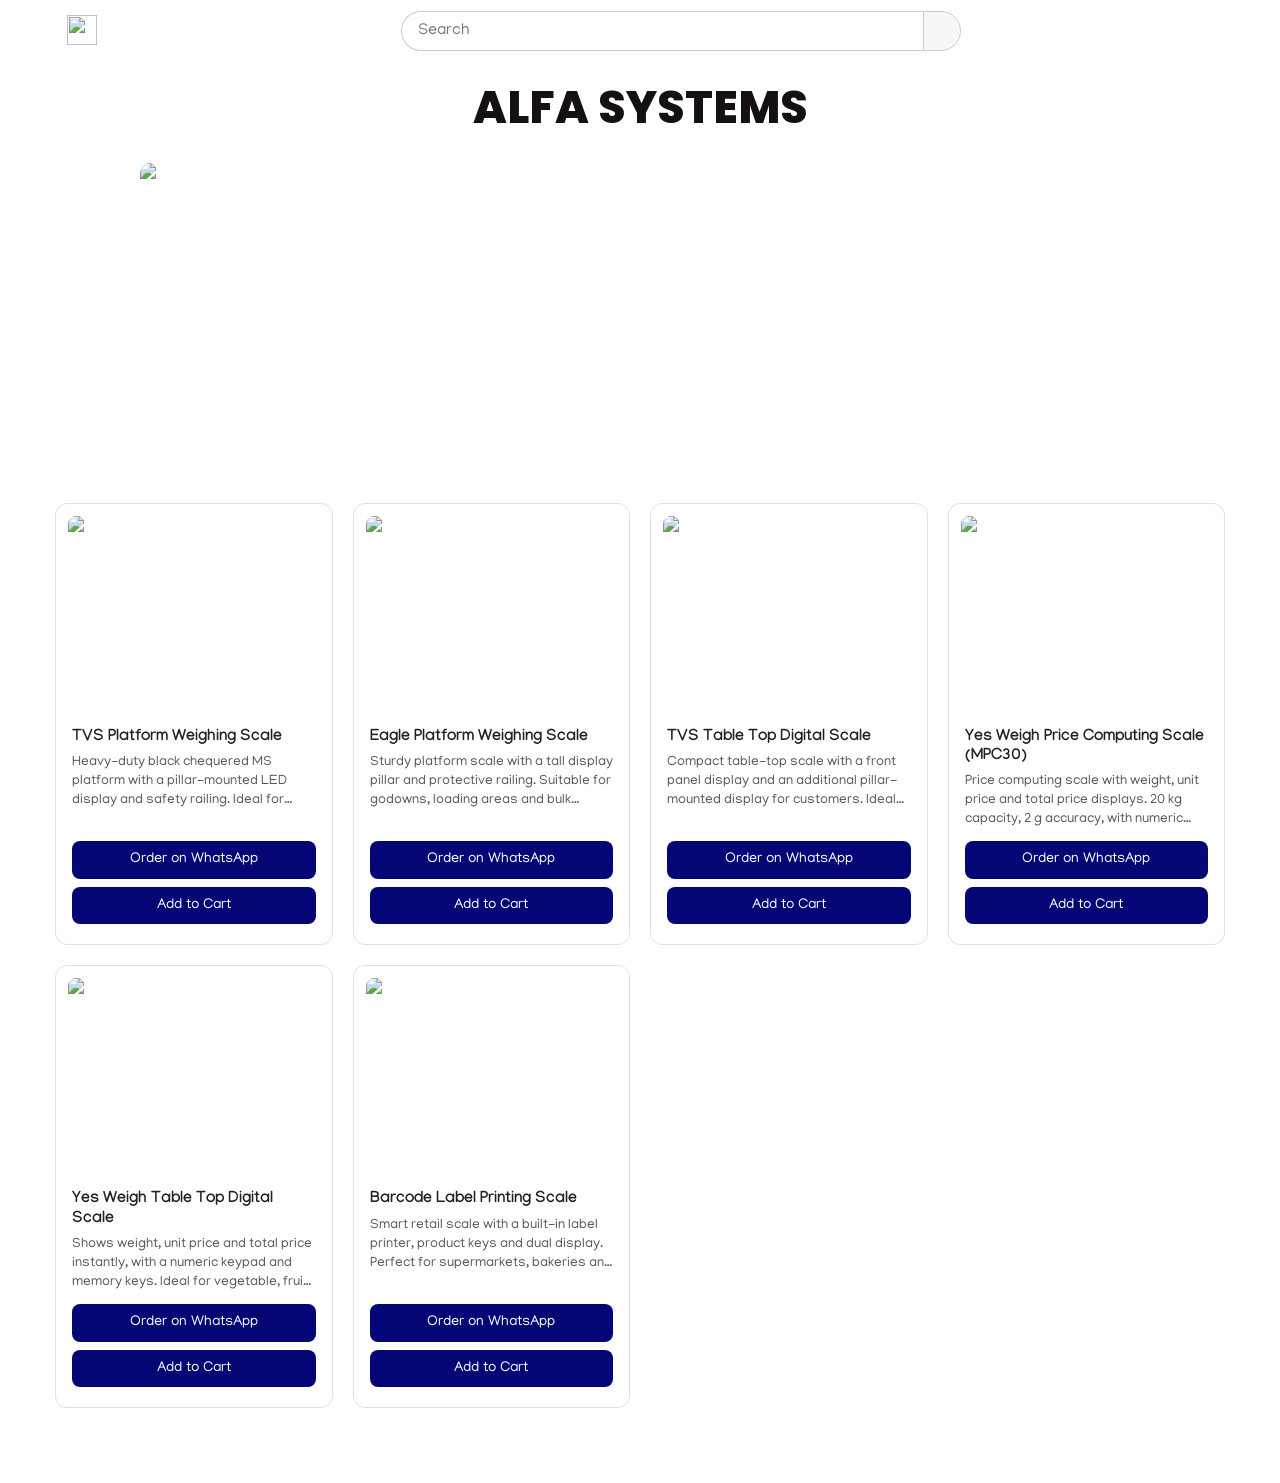
==== index.html @ a368f90a "Add alfa site" ====
<!DOCTYPE html>
<html lang="en">
  <head>
    <meta charset="UTF-8" />
    <meta name="viewport" content="width=device-width, initial-scale=1.0" />
    <title>ALFA SYSTEMS</title>
    <link rel="stylesheet" href="https://stackpath.bootstrapcdn.com/bootstrap/4.5.2/css/bootstrap.min.css" integrity="sha384-JcKb8q3iqJ61gNV9KGb8thSsNjpSL0n8PARn9HuZOnIxN0hoP+VmmDGMN5t9UJ0Z" crossorigin="anonymous" />
    <script src="https://code.jquery.com/jquery-3.5.1.slim.min.js" integrity="sha384-DfXdz2htPH0lsSSs5nCTpuj/zy4C+OGpamoFVy38MVBnE+IbbVYUew+OrCXaRkfj" crossorigin="anonymous"></script>
    <script src="https://cdn.jsdelivr.net/npm/popper.js@1.16.1/dist/umd/popper.min.js" integrity="sha384-9/reFTGAW83EW2RDu2S0VKaIzap3H66lZH81PoYlFhbGU+6BZp6G7niu735Sk7lN" crossorigin="anonymous"></script>
    <script src="https://stackpath.bootstrapcdn.com/bootstrap/4.5.2/js/bootstrap.min.js" integrity="sha384-B4gt1jrGC7Jh4AgTPSdUtOBvfO8shuf57BaghqFfPlYxofvL8/KUEfYiJOMMV+rV" crossorigin="anonymous"></script>
    <script src="https://kit.fontawesome.com/ccc999b0a6.js" crossorigin="anonymous"></script>

    <link rel="stylesheet" href="alfa.css" />
    <link rel="stylesheet" href="pages.css" />
    <link rel="preconnect" href="https://fonts.googleapis.com" />
    <link rel="preconnect" href="https://fonts.gstatic.com" crossorigin />
    <link href="https://fonts.googleapis.com/css2?family=Manjari:wght@400;700&family=Poppins:wght@800&display=swap" rel="stylesheet" />
  </head>

  <body>
    <div class="main-content">

      <div class="background-text-col">

        <nav class="navbar navbar-green">
          <div class="menu-btn" id="menuBtn"><i class="fa-solid fa-bars"></i></div>
          <a class="navbar-brand" href="index.html">
            <img src="https://res.cloudinary.com/ddng8ksv6/image/upload/v1791894089/image-removebg-preview_mbsics.png" width="30" height="30" alt="" />
          </a>
          <div class="yt-search">
            <input class="search" type="search" placeholder="Search" />
            <button class="search-icon" type="button"><i class="fa-solid fa-magnifying-glass"></i></button>
          </div>
          <a href="cart.html" class="cart-link" aria-label="Cart">
            <i class="fa-solid fa-cart-shopping"></i>
            <span class="cart-count" id="cartCount" hidden>0</span>
          </a>
        </nav>

        <h1 class="head-home-alfa">ALFA SYSTEMS</h1>

        <div id="carouselExampleIndicators" class="carousel slide" data-ride="carousel">
          <ol class="carousel-indicators">
            <li data-target="#carouselExampleIndicators" data-slide-to="0" class="active"></li>
            <li data-target="#carouselExampleIndicators" data-slide-to="1"></li>
            <li data-target="#carouselExampleIndicators" data-slide-to="2"></li>
          </ol>

          <div class="carousel-inner">
            <div class="carousel-item active">
              <img src="https://res.cloudinary.com/ddng8ksv6/image/upload/v1784973701/slide-1-industrial_vstxin.png" class="d-block w-100" alt="Industrial" />
            </div>
            <div class="carousel-item">
              <img src="https://res.cloudinary.com/ddng8ksv6/image/upload/v1784973791/slide-2-retail_t9b2ve.png" class="d-block w-100" alt="Retail" />
            </div>
            <div class="carousel-item">
              <img src="https://res.cloudinary.com/ddng8ksv6/image/upload/v1784973811/slide-3-service_a32sgs.png" class="d-block w-100" alt="Service" />
            </div>
          </div>

          <a class="carousel-control-prev" href="#carouselExampleIndicators" role="button" data-slide="prev">
            <span class="carousel-control-prev-icon" aria-hidden="true"></span>
            <span class="sr-only">Previous</span>
          </a>
          <a class="carousel-control-next" href="#carouselExampleIndicators" role="button" data-slide="next">
            <span class="carousel-control-next-icon" aria-hidden="true"></span>
            <span class="sr-only">Next</span>
          </a>
        </div>

        <div class="alfa-card-home-container" id="products">

          <div class="alfa-card-home">
            <img src="https://res.cloudinary.com/ddng8ksv6/image/upload/v1790432554/IMG-20260923-WA0085_b2iphg.jpg" class="card-img-top" alt="TVS Platform Weighing Scale" />
            <div class="card-body">
              <h5 class="card-title">TVS Platform Weighing Scale</h5>
              <p class="card-text">Heavy-duty black chequered MS platform with a pillar-mounted LED display and safety railing. Ideal for godowns, shops and loading areas.</p>
              <button class="btn btn-primary" onclick="orderNow(this)">Order on WhatsApp</button>
              <button class="btn btn-primary" onclick="addToCart(this)">Add to Cart</button>
            </div>
          </div>

          <div class="alfa-card-home">
            <img src="https://res.cloudinary.com/ddng8ksv6/image/upload/v1790432551/IMG-20260226-WA0099_gcc6st.jpg" class="card-img-top" alt="Eagle Platform Weighing Scale" />
            <div class="card-body">
              <h5 class="card-title">Eagle Platform Weighing Scale</h5>
              <p class="card-text">Sturdy platform scale with a tall display pillar and protective railing. Suitable for godowns, loading areas and bulk weighing.</p>
              <button class="btn btn-primary" onclick="orderNow(this)">Order on WhatsApp</button>
              <button class="btn btn-primary" onclick="addToCart(this)">Add to Cart</button>
            </div>
          </div>

          <div class="alfa-card-home">
            <img src="https://res.cloudinary.com/ddng8ksv6/image/upload/v1790432553/IMG-20260923-WA0084_wez71w.jpg" class="card-img-top" alt="TVS Table Top Digital Scale" />
            <div class="card-body">
              <h5 class="card-title">TVS Table Top Digital Scale</h5>
              <p class="card-text">Compact table-top scale with a front panel display and an additional pillar-mounted display for customers. Ideal for shops, bakeries and counters.</p>
              <button class="btn btn-primary" onclick="orderNow(this)">Order on WhatsApp</button>
              <button class="btn btn-primary" onclick="addToCart(this)">Add to Cart</button>
            </div>
          </div>

          <div class="alfa-card-home">
            <img src="https://res.cloudinary.com/ddng8ksv6/image/upload/v1790432537/IMG-20260923-WA0118_kw4auk.jpg" class="card-img-top" alt="Yes Weigh Price Computing Scale (MPC30)" />
            <div class="card-body">
              <h5 class="card-title">Yes Weigh Price Computing Scale (MPC30)</h5>
              <p class="card-text">Price computing scale with weight, unit price and total price displays. 20 kg capacity, 2 g accuracy, with numeric keypad, tare and memory keys. Ideal for vegetable, fruit and grocery shops.</p>
              <button class="btn btn-primary" onclick="orderNow(this)">Order on WhatsApp</button>
              <button class="btn btn-primary" onclick="addToCart(this)">Add to Cart</button>
            </div>
          </div>

          <div class="alfa-card-home">
            <img src="https://res.cloudinary.com/ddng8ksv6/image/upload/v1790432545/IMG-20260923-WA0107_domxma.jpg" class="card-img-top" alt="Yes Weigh Table Top Digital Scale" />
            <div class="card-body">
              <h5 class="card-title">Yes Weigh Table Top Digital Scale</h5>
              <p class="card-text">Shows weight, unit price and total price instantly, with a numeric keypad and memory keys. Ideal for vegetable, fruit and grocery shops.</p>
              <button class="btn btn-primary" onclick="orderNow(this)">Order on WhatsApp</button>
              <button class="btn btn-primary" onclick="addToCart(this)">Add to Cart</button>
            </div>
          </div>

          <div class="alfa-card-home">
            <img src="https://res.cloudinary.com/ddng8ksv6/image/upload/v1790432548/IMG-20260226-WA0100_b8wwzm.jpg" class="card-img-top" alt="Barcode Label Printing Scale" />
            <div class="card-body">
              <h5 class="card-title">Barcode Label Printing Scale</h5>
              <p class="card-text">Smart retail scale with a built-in label printer, product keys and dual display. Perfect for supermarkets, bakeries and meat or fish shops.</p>
              <button class="btn btn-primary" onclick="orderNow(this)">Order on WhatsApp</button>
              <button class="btn btn-primary" onclick="addToCart(this)">Add to Cart</button>
            </div>
          </div>

        </div> 

    </div> 

    <div class="overlay" id="overlay"></div>

    <aside class="sidebar" id="sidebar">
      <div class="logo">
        <img src="https://res.cloudinary.com/ddng8ksv6/image/upload/v1791894089/image-removebg-preview_mbsics.png" alt="Logo" class="img-fluid" />
      </div>
      <nav>
        <a href="index.html">Home</a>
        <a href="index.html#products">My Products</a>
        <a href="cart.html">My Cart</a>
        <a href="orders.html">My Orders</a>
      </nav>
    </aside>

    <script src="alfa.js"></script>
  </body>
</html>
---- alfa.css ----
* {
  box-sizing: border-box;
}

html,
body {
  min-height: 100%;
}

body {
  margin: 0;
  font-family: "Manjari", sans-serif;
  color: #fff;
  background-image: url("https://res.cloudinary.com/ddng8ksv6/image/upload/v1790433438/pawel-czerwinski-M40QnK-PXkI-unsplash_ydltba.jpg");
  background-size: cover;
  background-position: center;
}

.background-text-col {
  background: transparent;
  min-height: 100vh;
  padding-bottom: 30px;
}


.navbar .form-inline {
  display: flex;
  flex-wrap: wrap;
  gap: 10px;
  margin-left: auto;
}

.navbar .form-control {
  width: min(240px, 100%);
}

.head-home-alfa {
  font-family: "Poppins", sans-serif;
  font-size: clamp(1.8rem, 4vw, 2.8rem);
  font-weight: 800;
  text-align: center;
  color: #161111;
  padding: 20px 10px;
}

.carousel {
  max-width: 1000px;
  margin: 0 auto 25px;
  border-radius: 10px;
  overflow: hidden;
}

.carousel img {
  height: 300px;
  object-fit: cover;
}

.alfa-card-home-container {
  display: grid;
  grid-template-columns: repeat(4, 1fr);   
  gap: 20px;
  max-width: 1200px;
  width: calc(100% - 30px);
  margin: 0 auto 30px;
  padding: 15px;
  border-radius: 16px;
}

.alfa-card-home {
  display: flex;
  flex-direction: column;
  background: #fff;
  border: 1px solid #e0e0e0;
  border-radius: 12px;
  overflow: hidden;
  padding: 12px;
  transition: box-shadow 0.2s ease, transform 0.2s ease;
}

.alfa-card-home:hover {
  box-shadow: 0 8px 24px rgba(0, 0, 0, 0.25);
  transform: translateY(-3px);
}

.card-img-top {
  width: 100%;
  height: 200px;
  object-fit: contain;
  background: #fff;
  border-radius: 8px;
}

.card-body {
  display: flex;
  flex-direction: column;
  flex: 1;
  padding: 12px 4px 0;
}

.card-title {
  font-size: 1rem;
  font-weight: 700;
  color: #212121;
  margin-bottom: 6px;
  display: -webkit-box;
  -webkit-line-clamp: 2;
  -webkit-box-orient: vertical;
  overflow: hidden;
}

.card-text {
  font-size: 0.85rem;
  line-height: 1.4;
  color: #555;
  margin-bottom: 12px;
  display: -webkit-box;
  -webkit-line-clamp: 3;
  -webkit-box-orient: vertical;
  overflow: hidden;
}

.card-body .btn {
  width: 100%;
  margin: 0 0 8px;
  border-radius: 8px;
  padding: 8px 10px;
  font-size: 0.9rem;
  background: #040676;
  border: none;
  transition: 0.2s ease;
}
.card-body .btn:first-of-type { margin-top: auto; }
.card-body .btn:hover { background: #163bb0; }

@media (max-width: 992px) {
  .alfa-card-home-container { grid-template-columns: repeat(3, 1fr); }
}


@media (max-width: 640px) {
  .alfa-card-home-container {
    grid-template-columns: repeat(2, 1fr);
    gap: 10px;
    padding: 8px;
    width: calc(100% - 16px);
  }
  .alfa-card-home { padding: 8px; }
  .card-img-top { height: 130px; }
  .card-title { font-size: 0.85rem; }
  .card-text { display: none; }     
  .card-body .btn { font-size: 0.75rem; padding: 7px 4px; }
}


@media (max-width: 768px) {
  .carousel img { height: 220px; }
}

@media (max-width: 480px) {
  .navbar .form-control,
  .navbar .btn {
    width: 100%;
  }

.head-home-alfa {
    padding: 15px 10px;
  }
}
.sidebar {
  width: 280px;
  height: 100vh;
  background: linear-gradient(180deg, #161616, #5d5c5c);
  color: #060606;
  padding: 20px;
  display: flex;
  flex-direction: column;
  gap: 16px;
}
.sidebar nav { display: flex; flex-direction: column; gap: 8px; }
.sidebar a {
  color: #fff;
  text-decoration: none;
  padding: 10px 12px;
  border-radius: 8px;
}
.sidebar a:hover { background: #1f1f1f; }

.sidebar {
  position: fixed;
  top: 0;
  left: 0;
  width: 200px;
  height: 100vh;
  overflow-y: auto;
  z-index: 1000;
  transform: translateX(-100%);
  transition: transform 0.1s ease;
}
.sidebar.open {
  transform: translateX(0);       
}


.overlay {
  position: fixed;
  inset: 0;
  background: rgba(41, 38, 38, 0.5);
  z-index: 900;
  display: none;
}
.overlay.show {
  display: block;
}


.main-content {
  margin-left: 0;
}

.img-fluid {
  max-width: 50%;
  height: auto;
  display: block;

}

.navbar {
  display: flex;
  flex-wrap: nowrap;
  align-items: center;
  gap: 12px;
  padding: 10px 15px;
  background:transparent;
}

.navbar .navbar-brand {
  margin: 0;
}

.menu-btn {
  font-size: 20px;
  color: #161111;
  background: transparent;
  border: none;
  border-radius: 50%;
  width: 40px;
  height: 40px;
  display: flex;
  align-items: center;
  justify-content: center;
  cursor: pointer;
  flex-shrink: 0;
}

.menu-btn:hover {
  background: #e4e4e4;
}

.sidebar-open .menu-btn {
  visibility: hidden;
}

.yt-search {
  display: flex;
  flex: 1;
  max-width: 560px;
  margin: 0 auto;
}

.yt-search .search {
  flex: 1;
  min-width: 0;
  padding: 7px 16px;
  border: 1px solid #ccc;
  border-right: none;
  border-radius: 20px 0 0 20px;
  background: #fff;
  color: #212121;
  outline: none;
}

.yt-search .search:focus {
  border-color: #1c62b9;
}

.search-icon {
  padding: 0 18px;
  border: 1px solid #ccc;
  border-radius: 0 20px 20px 0;
  background: #f8f8f8;
  color: #333;
  cursor: pointer;
}

.search-icon:hover {
  background: #e8e8e8;
}
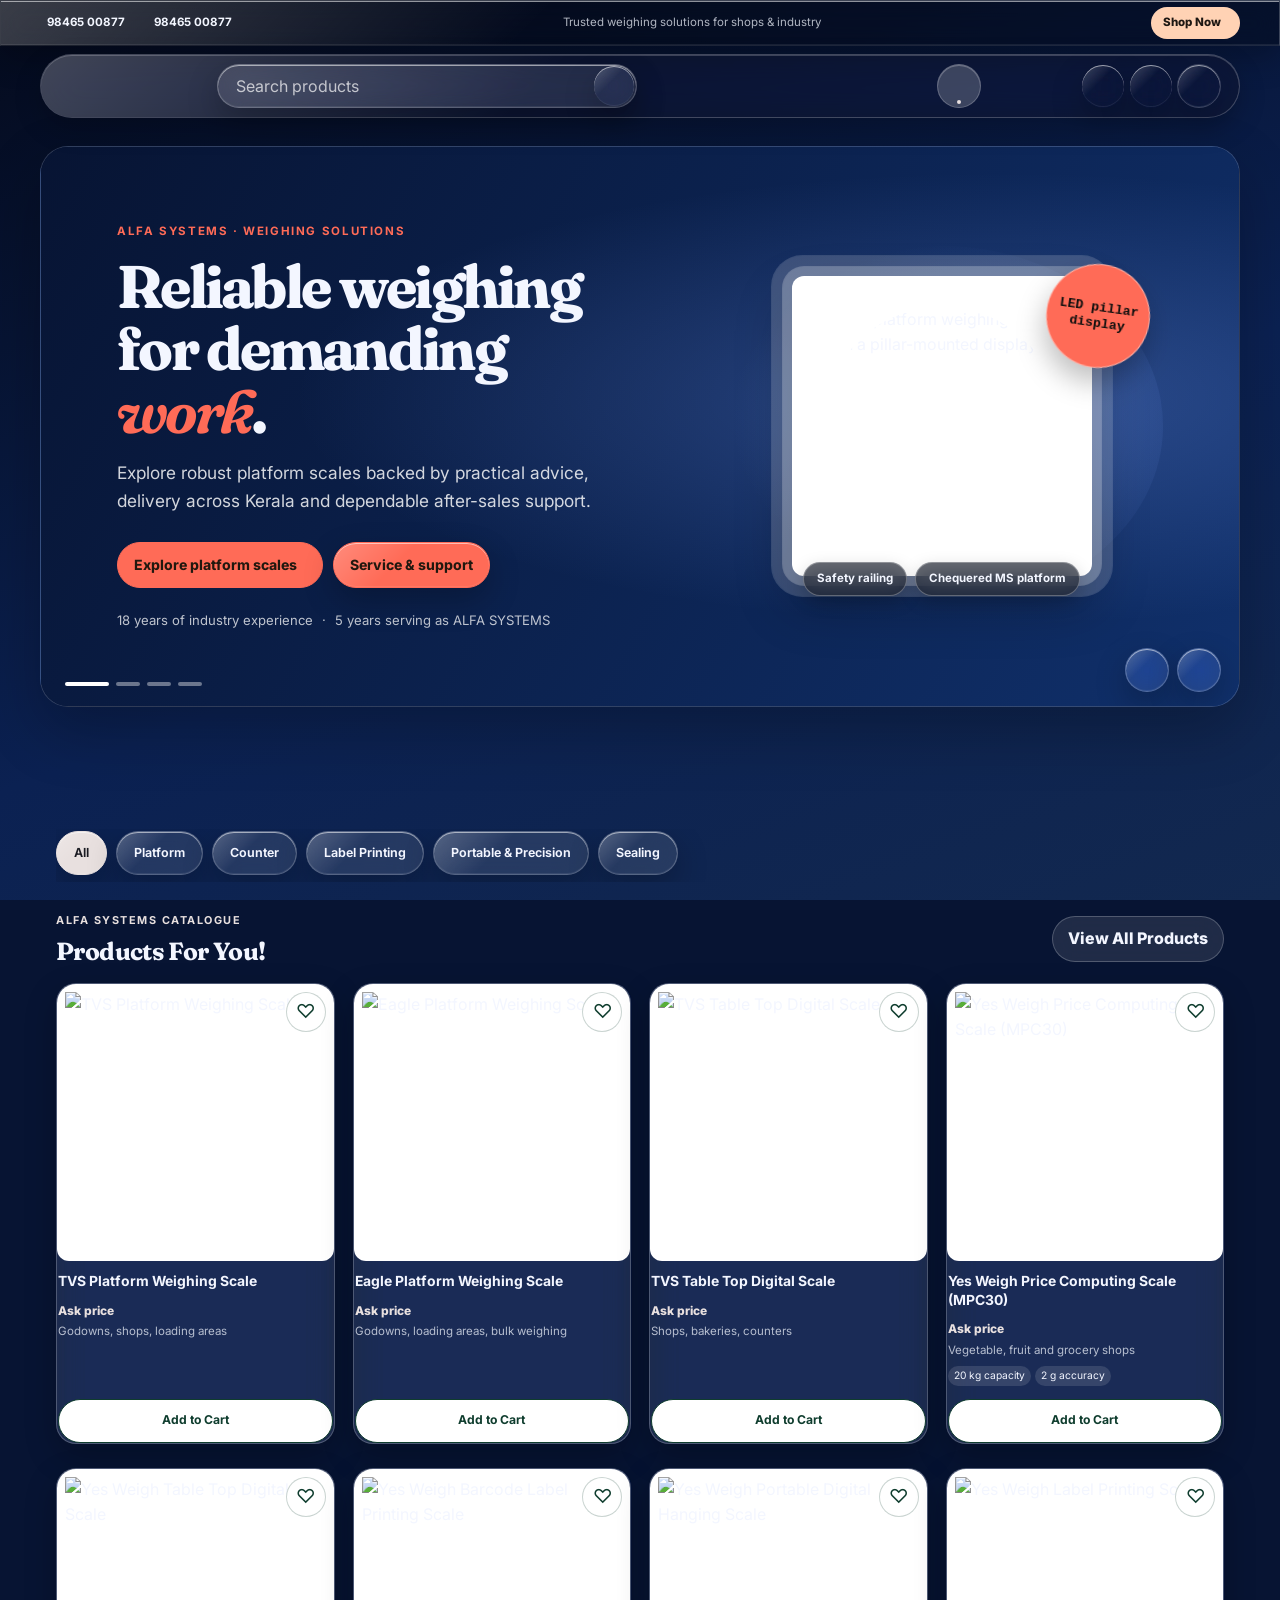
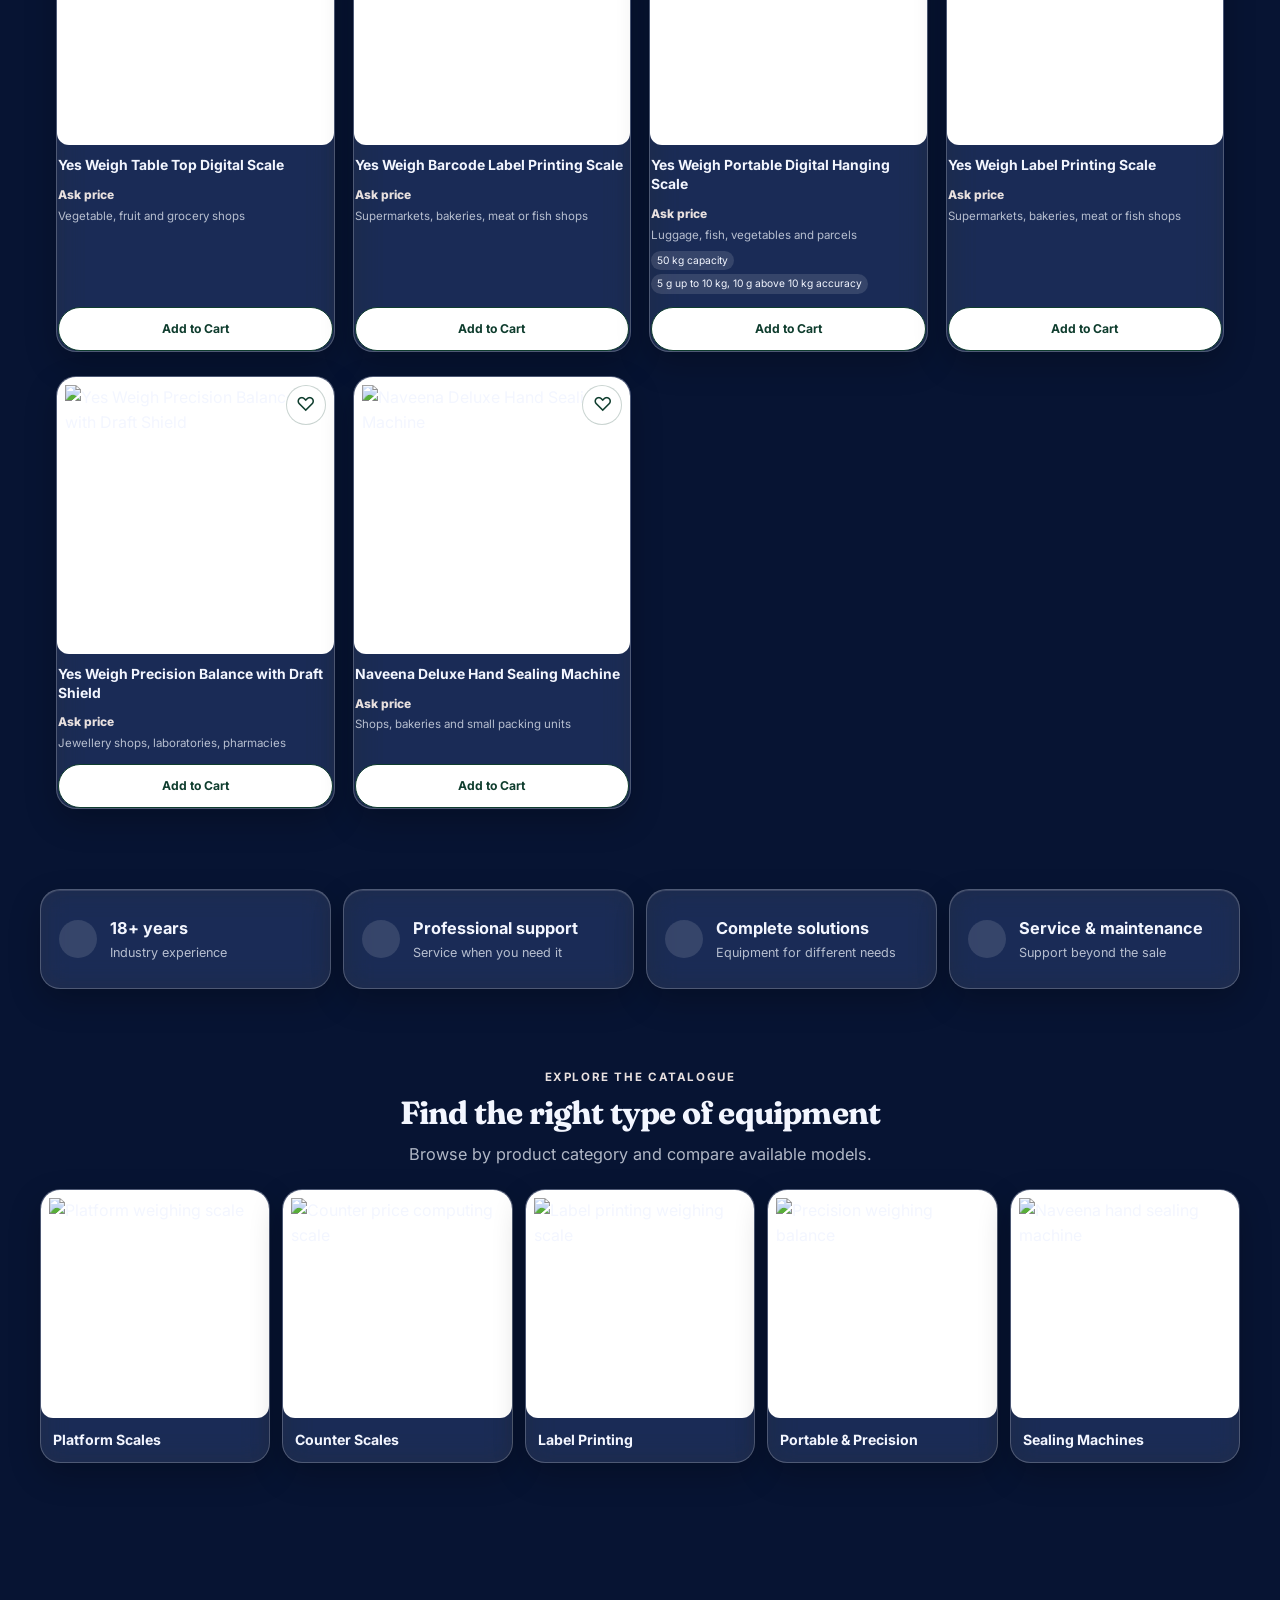
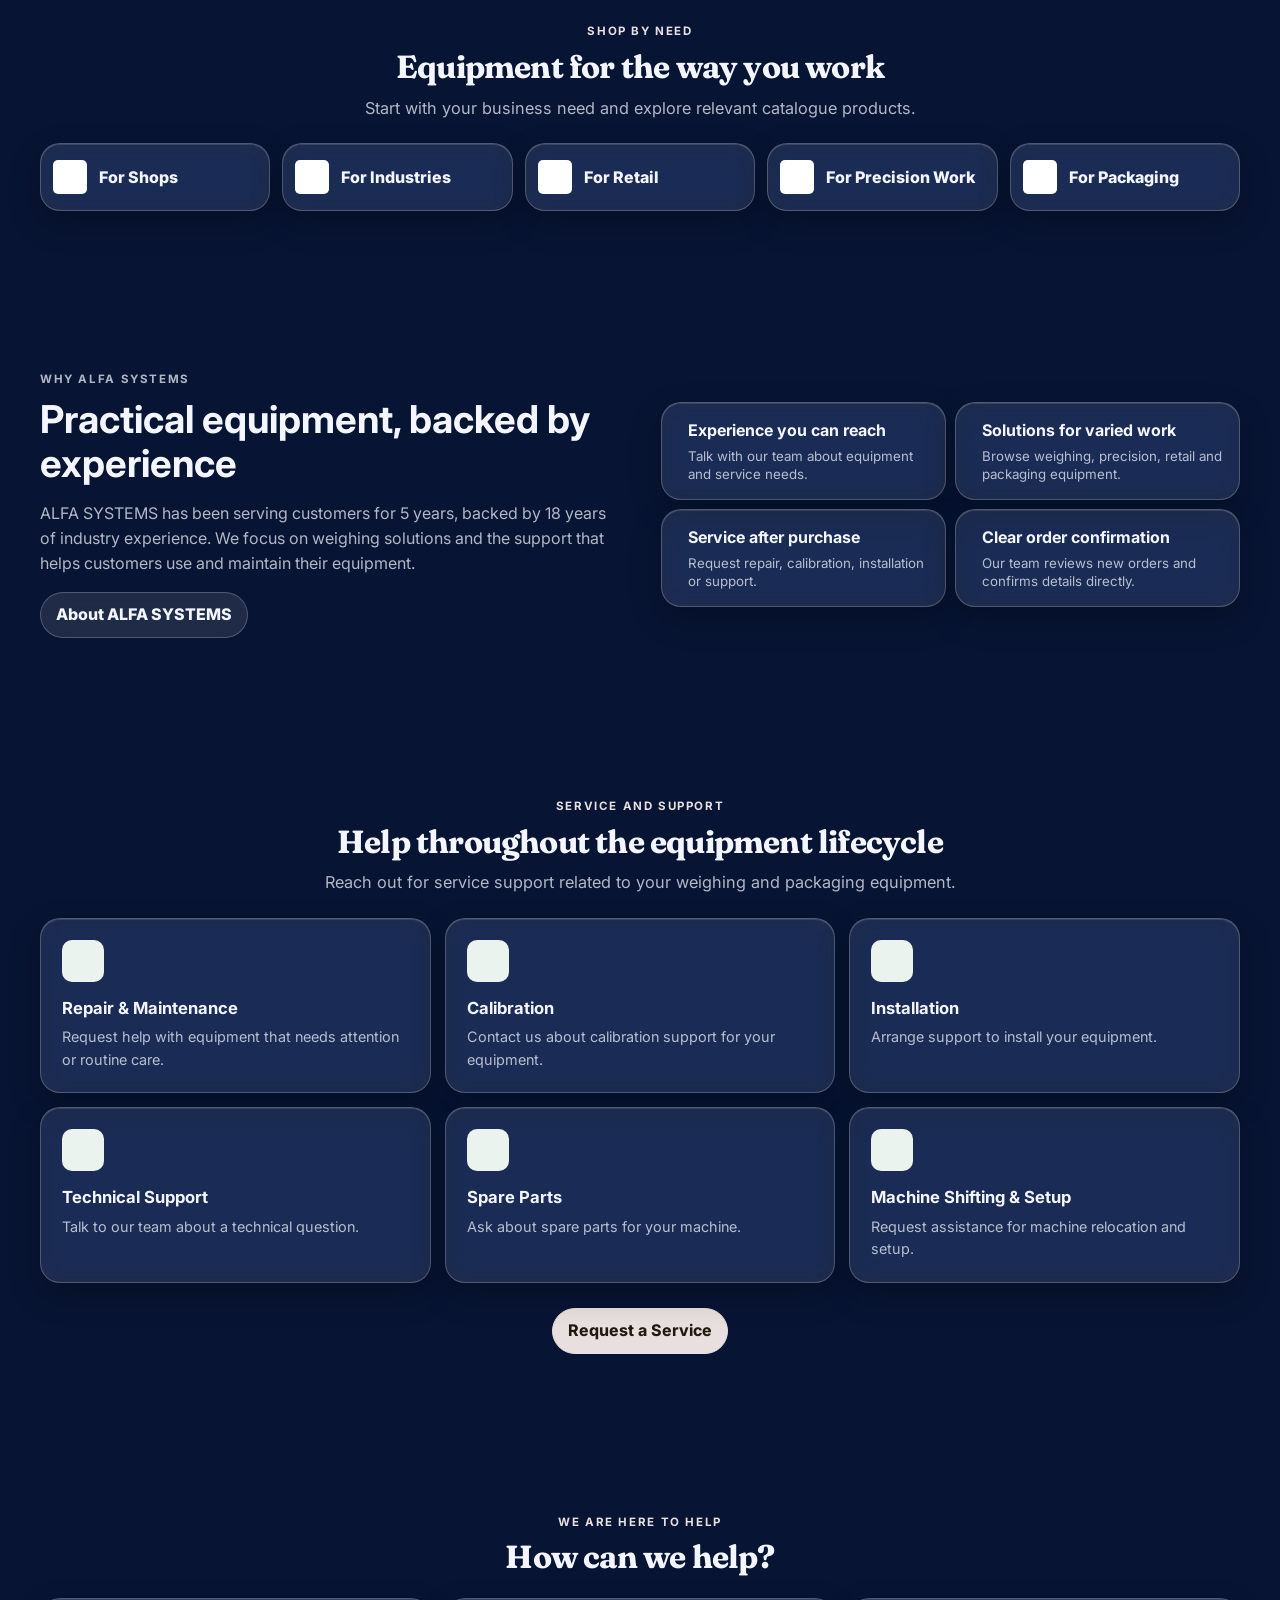
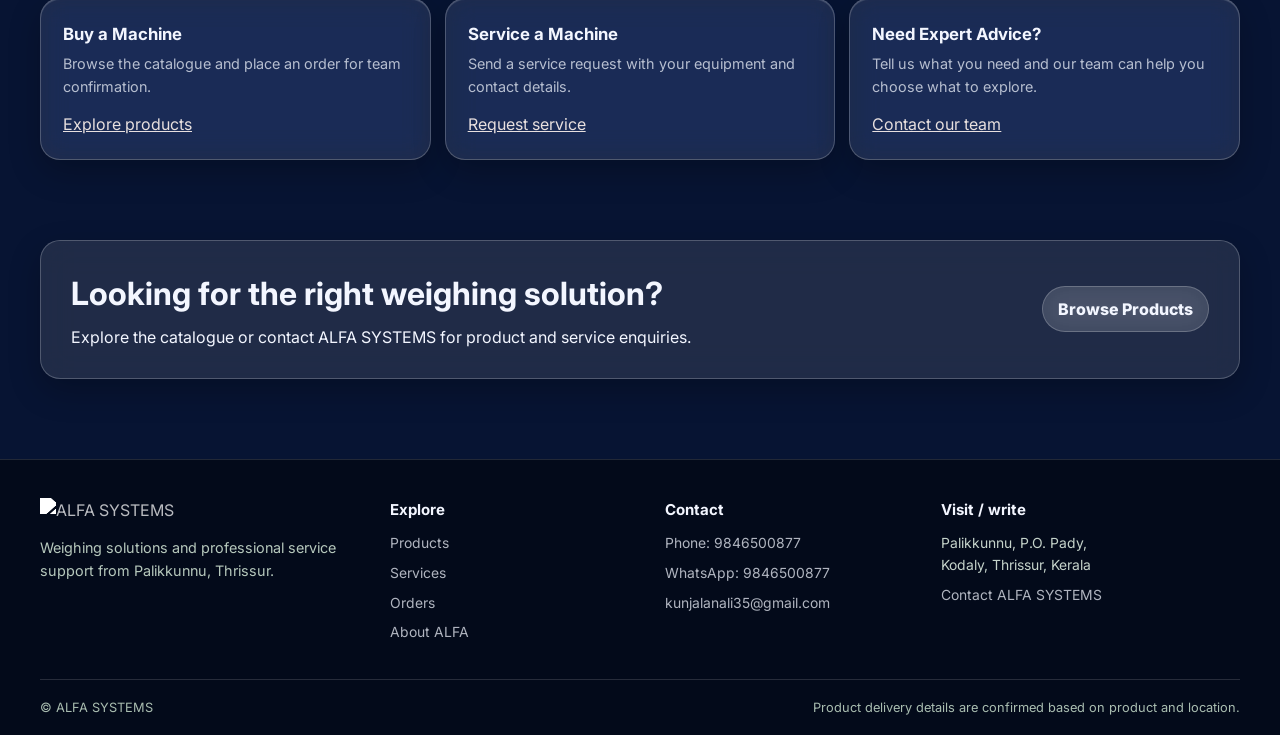
==== commit 7d01bc28: "Add root homepage redirect to alfa.html" ====
--- a/index.html
+++ b/index.html
@@ -1,153 +1,17 @@
 <!DOCTYPE html>
 <html lang="en">
-  <head>
-    <meta charset="UTF-8" />
-    <meta name="viewport" content="width=device-width, initial-scale=1.0" />
-    <title>ALFA SYSTEMS</title>
-    <link rel="stylesheet" href="https://stackpath.bootstrapcdn.com/bootstrap/4.5.2/css/bootstrap.min.css" integrity="sha384-JcKb8q3iqJ61gNV9KGb8thSsNjpSL0n8PARn9HuZOnIxN0hoP+VmmDGMN5t9UJ0Z" crossorigin="anonymous" />
-    <script src="https://code.jquery.com/jquery-3.5.1.slim.min.js" integrity="sha384-DfXdz2htPH0lsSSs5nCTpuj/zy4C+OGpamoFVy38MVBnE+IbbVYUew+OrCXaRkfj" crossorigin="anonymous"></script>
-    <script src="https://cdn.jsdelivr.net/npm/popper.js@1.16.1/dist/umd/popper.min.js" integrity="sha384-9/reFTGAW83EW2RDu2S0VKaIzap3H66lZH81PoYlFhbGU+6BZp6G7niu735Sk7lN" crossorigin="anonymous"></script>
-    <script src="https://stackpath.bootstrapcdn.com/bootstrap/4.5.2/js/bootstrap.min.js" integrity="sha384-B4gt1jrGC7Jh4AgTPSdUtOBvfO8shuf57BaghqFfPlYxofvL8/KUEfYiJOMMV+rV" crossorigin="anonymous"></script>
-    <script src="https://kit.fontawesome.com/ccc999b0a6.js" crossorigin="anonymous"></script>
-
-    <link rel="stylesheet" href="alfa.css" />
-    <link rel="stylesheet" href="pages.css" />
-    <link rel="preconnect" href="https://fonts.googleapis.com" />
-    <link rel="preconnect" href="https://fonts.gstatic.com" crossorigin />
-    <link href="https://fonts.googleapis.com/css2?family=Manjari:wght@400;700&family=Poppins:wght@800&display=swap" rel="stylesheet" />
-  </head>
-
-  <body>
-    <div class="main-content">
-
-      <div class="background-text-col">
-
-        <nav class="navbar navbar-green">
-          <div class="menu-btn" id="menuBtn"><i class="fa-solid fa-bars"></i></div>
-          <a class="navbar-brand" href="index.html">
-            <img src="https://res.cloudinary.com/ddng8ksv6/image/upload/v1791894089/image-removebg-preview_mbsics.png" width="30" height="30" alt="" />
-          </a>
-          <div class="yt-search">
-            <input class="search" type="search" placeholder="Search" />
-            <button class="search-icon" type="button"><i class="fa-solid fa-magnifying-glass"></i></button>
-          </div>
-          <a href="cart.html" class="cart-link" aria-label="Cart">
-            <i class="fa-solid fa-cart-shopping"></i>
-            <span class="cart-count" id="cartCount" hidden>0</span>
-          </a>
-        </nav>
-
-        <h1 class="head-home-alfa">ALFA SYSTEMS</h1>
-
-        <div id="carouselExampleIndicators" class="carousel slide" data-ride="carousel">
-          <ol class="carousel-indicators">
-            <li data-target="#carouselExampleIndicators" data-slide-to="0" class="active"></li>
-            <li data-target="#carouselExampleIndicators" data-slide-to="1"></li>
-            <li data-target="#carouselExampleIndicators" data-slide-to="2"></li>
-          </ol>
-
-          <div class="carousel-inner">
-            <div class="carousel-item active">
-              <img src="https://res.cloudinary.com/ddng8ksv6/image/upload/v1784973701/slide-1-industrial_vstxin.png" class="d-block w-100" alt="Industrial" />
-            </div>
-            <div class="carousel-item">
-              <img src="https://res.cloudinary.com/ddng8ksv6/image/upload/v1784973791/slide-2-retail_t9b2ve.png" class="d-block w-100" alt="Retail" />
-            </div>
-            <div class="carousel-item">
-              <img src="https://res.cloudinary.com/ddng8ksv6/image/upload/v1784973811/slide-3-service_a32sgs.png" class="d-block w-100" alt="Service" />
-            </div>
-          </div>
-
-          <a class="carousel-control-prev" href="#carouselExampleIndicators" role="button" data-slide="prev">
-            <span class="carousel-control-prev-icon" aria-hidden="true"></span>
-            <span class="sr-only">Previous</span>
-          </a>
-          <a class="carousel-control-next" href="#carouselExampleIndicators" role="button" data-slide="next">
-            <span class="carousel-control-next-icon" aria-hidden="true"></span>
-            <span class="sr-only">Next</span>
-          </a>
-        </div>
-
-        <div class="alfa-card-home-container" id="products">
-
-          <div class="alfa-card-home">
-            <img src="https://res.cloudinary.com/ddng8ksv6/image/upload/v1790432554/IMG-20260923-WA0085_b2iphg.jpg" class="card-img-top" alt="TVS Platform Weighing Scale" />
-            <div class="card-body">
-              <h5 class="card-title">TVS Platform Weighing Scale</h5>
-              <p class="card-text">Heavy-duty black chequered MS platform with a pillar-mounted LED display and safety railing. Ideal for godowns, shops and loading areas.</p>
-              <button class="btn btn-primary" onclick="orderNow(this)">Order on WhatsApp</button>
-              <button class="btn btn-primary" onclick="addToCart(this)">Add to Cart</button>
-            </div>
-          </div>
-
-          <div class="alfa-card-home">
-            <img src="https://res.cloudinary.com/ddng8ksv6/image/upload/v1790432551/IMG-20260226-WA0099_gcc6st.jpg" class="card-img-top" alt="Eagle Platform Weighing Scale" />
-            <div class="card-body">
-              <h5 class="card-title">Eagle Platform Weighing Scale</h5>
-              <p class="card-text">Sturdy platform scale with a tall display pillar and protective railing. Suitable for godowns, loading areas and bulk weighing.</p>
-              <button class="btn btn-primary" onclick="orderNow(this)">Order on WhatsApp</button>
-              <button class="btn btn-primary" onclick="addToCart(this)">Add to Cart</button>
-            </div>
-          </div>
-
-          <div class="alfa-card-home">
-            <img src="https://res.cloudinary.com/ddng8ksv6/image/upload/v1790432553/IMG-20260923-WA0084_wez71w.jpg" class="card-img-top" alt="TVS Table Top Digital Scale" />
-            <div class="card-body">
-              <h5 class="card-title">TVS Table Top Digital Scale</h5>
-              <p class="card-text">Compact table-top scale with a front panel display and an additional pillar-mounted display for customers. Ideal for shops, bakeries and counters.</p>
-              <button class="btn btn-primary" onclick="orderNow(this)">Order on WhatsApp</button>
-              <button class="btn btn-primary" onclick="addToCart(this)">Add to Cart</button>
-            </div>
-          </div>
-
-          <div class="alfa-card-home">
-            <img src="https://res.cloudinary.com/ddng8ksv6/image/upload/v1790432537/IMG-20260923-WA0118_kw4auk.jpg" class="card-img-top" alt="Yes Weigh Price Computing Scale (MPC30)" />
-            <div class="card-body">
-              <h5 class="card-title">Yes Weigh Price Computing Scale (MPC30)</h5>
-              <p class="card-text">Price computing scale with weight, unit price and total price displays. 20 kg capacity, 2 g accuracy, with numeric keypad, tare and memory keys. Ideal for vegetable, fruit and grocery shops.</p>
-              <button class="btn btn-primary" onclick="orderNow(this)">Order on WhatsApp</button>
-              <button class="btn btn-primary" onclick="addToCart(this)">Add to Cart</button>
-            </div>
-          </div>
-
-          <div class="alfa-card-home">
-            <img src="https://res.cloudinary.com/ddng8ksv6/image/upload/v1790432545/IMG-20260923-WA0107_domxma.jpg" class="card-img-top" alt="Yes Weigh Table Top Digital Scale" />
-            <div class="card-body">
-              <h5 class="card-title">Yes Weigh Table Top Digital Scale</h5>
-              <p class="card-text">Shows weight, unit price and total price instantly, with a numeric keypad and memory keys. Ideal for vegetable, fruit and grocery shops.</p>
-              <button class="btn btn-primary" onclick="orderNow(this)">Order on WhatsApp</button>
-              <button class="btn btn-primary" onclick="addToCart(this)">Add to Cart</button>
-            </div>
-          </div>
-
-          <div class="alfa-card-home">
-            <img src="https://res.cloudinary.com/ddng8ksv6/image/upload/v1790432548/IMG-20260226-WA0100_b8wwzm.jpg" class="card-img-top" alt="Barcode Label Printing Scale" />
-            <div class="card-body">
-              <h5 class="card-title">Barcode Label Printing Scale</h5>
-              <p class="card-text">Smart retail scale with a built-in label printer, product keys and dual display. Perfect for supermarkets, bakeries and meat or fish shops.</p>
-              <button class="btn btn-primary" onclick="orderNow(this)">Order on WhatsApp</button>
-              <button class="btn btn-primary" onclick="addToCart(this)">Add to Cart</button>
-            </div>
-          </div>
-
-        </div> 
-
-    </div> 
-
-    <div class="overlay" id="overlay"></div>
-
-    <aside class="sidebar" id="sidebar">
-      <div class="logo">
-        <img src="https://res.cloudinary.com/ddng8ksv6/image/upload/v1791894089/image-removebg-preview_mbsics.png" alt="Logo" class="img-fluid" />
-      </div>
-      <nav>
-        <a href="index.html">Home</a>
-        <a href="index.html#products">My Products</a>
-        <a href="cart.html">My Cart</a>
-        <a href="orders.html">My Orders</a>
-      </nav>
-    </aside>
-
-    <script src="alfa.js"></script>
-  </body>
-</html>+<head>
+  <meta charset="UTF-8">
+  <meta name="viewport" content="width=device-width, initial-scale=1.0">
+  <meta name="robots" content="noindex">
+  <meta http-equiv="refresh" content="0; url=/alfa.html">
+  <title>ALFA SYSTEMS</title>
+  <script>
+    window.location.replace("/alfa.html");
+  </script>
+</head>
+<body>
+  <p>Opening ALFA SYSTEMS...</p>
+  <p><a href="/alfa.html">Continue to ALFA SYSTEMS</a></p>
+</body>
+</html>
